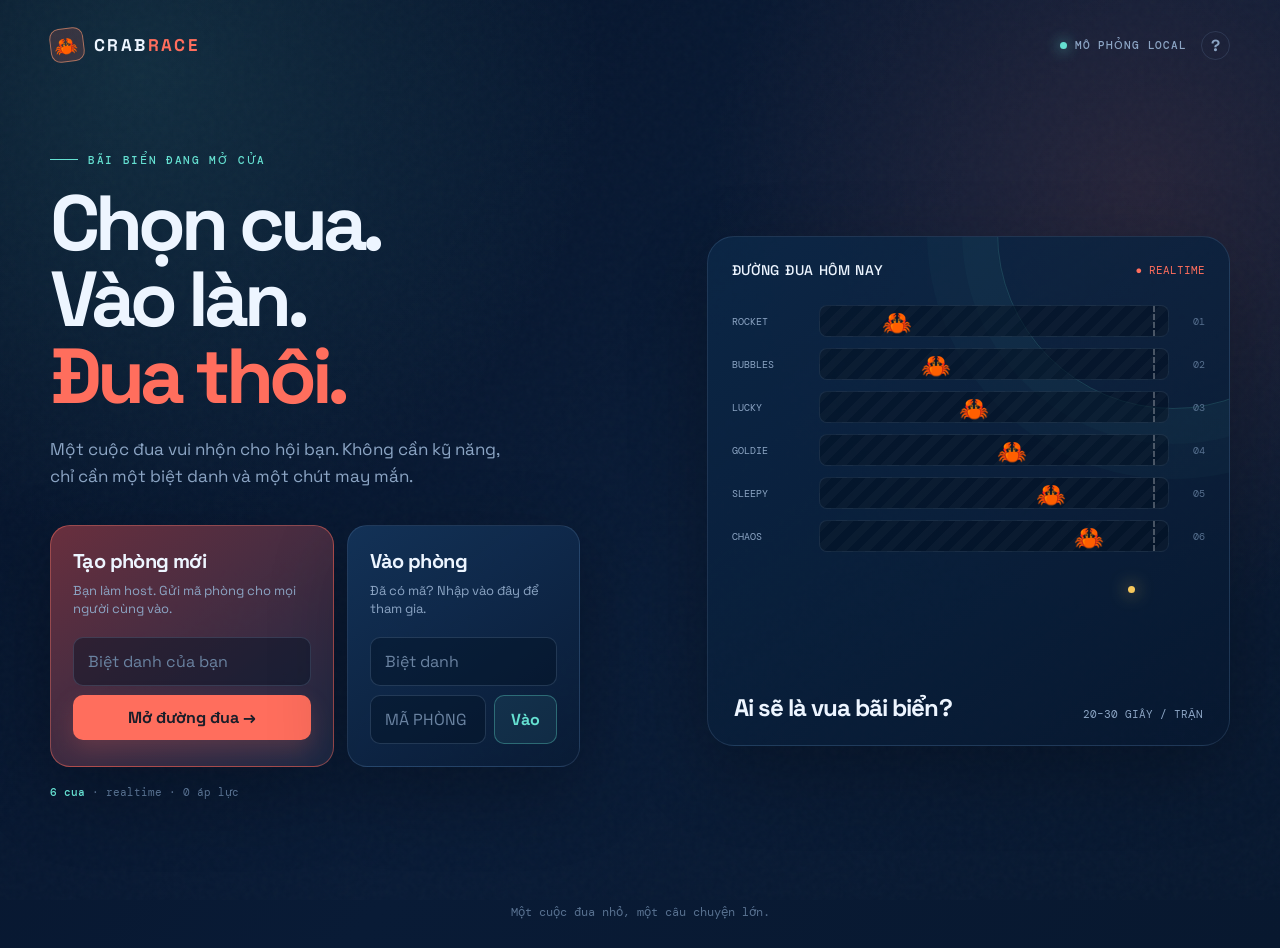
==== Downloads/Game/index.html @ f1e77438 "Build realtime Crab Race MVP" ====
<!doctype html>
<html lang="vi">
  <head>
    <meta charset="UTF-8" />
    <meta name="viewport" content="width=device-width, initial-scale=1.0" />
    <meta name="theme-color" content="#071a35" />
    <title>Crab Race — Đua cua cùng hội bạn</title>
    <link rel="preconnect" href="https://fonts.googleapis.com" />
    <link rel="preconnect" href="https://fonts.gstatic.com" crossorigin />
    <link href="https://fonts.googleapis.com/css2?family=DM+Mono:wght@400;500&family=Space+Grotesk:wght@400;500;600;700&display=swap" rel="stylesheet" />
    <link rel="stylesheet" href="styles.css" />
  </head>
  <body>
    <div class="app-shell">
      <div class="noise" aria-hidden="true"></div>
      <header class="topbar">
        <button class="brand" data-action="home" aria-label="Về trang chủ">
          <span class="brand-mark">🦀</span>
          <span>CRAB<span class="brand-accent">RACE</span></span>
        </button>
        <div class="topbar-right">
          <span class="connection-pill"><i></i> MÔ PHỎNG LOCAL</span>
          <button class="icon-button" data-action="help" aria-label="Trợ giúp">?</button>
        </div>
      </header>

      <main id="app" class="main-content"></main>

      <footer class="footer-note">Một cuộc đua nhỏ, một câu chuyện lớn.</footer>
    </div>

    <div id="toast" class="toast" role="status" aria-live="polite"></div>
    <script src="app.js"></script>
  </body>
</html>
---- Downloads/Game/styles.css ----
:root {
  --ink: #edf5ff;
  --muted: #8ca5c4;
  --muted-2: #57708f;
  --navy-950: #061329;
  --navy-900: #081a36;
  --navy-800: #0d2546;
  --line: rgba(143, 179, 221, 0.16);
  --panel: rgba(13, 37, 70, 0.74);
  --coral: #ff6e5d;
  --coral-soft: #ff9b73;
  --aqua: #65e0d1;
  --yellow: #f7c85c;
  --purple: #b887ff;
  --orange: #ff995a;
  --shadow: 0 25px 80px rgba(0, 0, 0, 0.24);
  font-family: "Space Grotesk", system-ui, sans-serif;
  color: var(--ink);
  background: var(--navy-950);
  font-synthesis: none;
}

* { box-sizing: border-box; }

html { min-width: 320px; background: var(--navy-950); }

body {
  margin: 0;
  min-width: 320px;
  min-height: 100vh;
  background:
    radial-gradient(circle at 11% 8%, rgba(101, 224, 209, .12), transparent 29rem),
    radial-gradient(circle at 89% 20%, rgba(255, 110, 93, .12), transparent 27rem),
    linear-gradient(130deg, #061329, #091b36 55%, #08182f);
}

button, input { font: inherit; }
button { cursor: pointer; }

.app-shell { position: relative; min-height: 100vh; overflow: hidden; }
.noise { position: fixed; inset: 0; opacity: .035; pointer-events: none; background-image: url("data:image/svg+xml,%3Csvg viewBox='0 0 180 180' xmlns='http://www.w3.org/2000/svg'%3E%3Cfilter id='n'%3E%3CfeTurbulence type='fractalNoise' baseFrequency='.85' numOctaves='3' stitchTiles='stitch'/%3E%3C/filter%3E%3Crect width='100%25' height='100%25' filter='url(%23n)' opacity='.7'/%3E%3C/svg%3E"); }
.topbar { position: relative; z-index: 2; display: flex; align-items: center; justify-content: space-between; width: min(1180px, calc(100% - 48px)); margin: 0 auto; padding: 28px 0; }
.brand { display: inline-flex; align-items: center; gap: 10px; border: 0; color: var(--ink); background: none; padding: 0; font-size: 17px; font-weight: 700; letter-spacing: .14em; }
.brand-mark { display: grid; place-items: center; width: 34px; height: 34px; border: 1px solid rgba(255, 155, 115, .6); border-radius: 10px; background: rgba(255, 110, 93, .16); font-size: 19px; transform: rotate(-7deg); }
.brand-accent { color: var(--coral); }
.topbar-right { display: flex; align-items: center; gap: 14px; }
.connection-pill { display: inline-flex; align-items: center; gap: 8px; color: var(--muted); font: 500 11px "DM Mono", monospace; letter-spacing: .08em; }
.connection-pill i { width: 7px; height: 7px; border-radius: 50%; background: var(--aqua); box-shadow: 0 0 14px var(--aqua); }
.icon-button { width: 29px; height: 29px; border: 1px solid var(--line); border-radius: 50%; color: var(--muted); background: transparent; font-weight: 700; }
.icon-button:hover { border-color: var(--aqua); color: var(--aqua); }
.main-content { position: relative; z-index: 1; width: min(1180px, calc(100% - 48px)); margin: 0 auto; padding: 36px 0 48px; }
.footer-note { position: relative; z-index: 1; width: min(1180px, calc(100% - 48px)); margin: 0 auto; padding: 0 0 28px; color: var(--muted-2); text-align: center; font: 12px "DM Mono", monospace; }

.eyebrow { display: flex; align-items: center; gap: 10px; color: var(--aqua); font: 500 11px "DM Mono", monospace; letter-spacing: .15em; text-transform: uppercase; }
.eyebrow::before { content: ""; width: 28px; height: 1px; background: var(--aqua); }
h1, h2, h3, p { margin: 0; }
h1 { max-width: 710px; margin-top: 18px; font-size: clamp(42px, 6.2vw, 78px); line-height: .98; letter-spacing: -.065em; }
h1 em { color: var(--coral); font-style: normal; }
.lede { max-width: 470px; margin-top: 22px; color: var(--muted); font-size: 17px; line-height: 1.6; }
.muted { color: var(--muted); }

.home-grid { display: grid; grid-template-columns: 1fr .88fr; gap: 62px; align-items: center; min-height: calc(100vh - 170px); }
.home-copy { padding: 18px 0 48px; }
.home-actions { display: grid; grid-template-columns: minmax(0, 1.1fr) minmax(0, .9fr); gap: 13px; max-width: 530px; margin-top: 34px; }
.action-card { min-height: 176px; padding: 22px; border: 1px solid var(--line); border-radius: 20px; background: linear-gradient(145deg, rgba(20, 53, 92, .88), rgba(9, 27, 53, .86)); box-shadow: var(--shadow); }
.action-card.primary { border-color: rgba(255, 110, 93, .48); background: linear-gradient(145deg, rgba(116, 50, 64, .9), rgba(29, 42, 70, .95)); }
.action-card h2 { margin-bottom: 8px; font-size: 20px; letter-spacing: -.03em; }
.action-card p { margin-bottom: 18px; color: var(--muted); font-size: 13px; line-height: 1.45; }
.field { width: 100%; padding: 13px 14px; border: 1px solid rgba(143, 179, 221, .2); border-radius: 10px; outline: 0; color: var(--ink); background: rgba(4, 17, 36, .44); }
.field::placeholder { color: #6a83a1; }
.field:focus { border-color: var(--aqua); box-shadow: 0 0 0 3px rgba(101, 224, 209, .1); }
.join-row { display: flex; gap: 8px; }
.join-row .field { min-width: 0; text-transform: uppercase; }
.primary-button, .secondary-button { border: 0; border-radius: 10px; padding: 12px 16px; font-weight: 700; transition: transform .2s ease, box-shadow .2s ease, background .2s ease; }
.primary-button { color: #1b1e29; background: var(--coral); box-shadow: 0 10px 25px rgba(255, 110, 93, .2); }
.primary-button:hover { background: #ff876d; transform: translateY(-2px); box-shadow: 0 14px 30px rgba(255, 110, 93, .28); }
.secondary-button { border: 1px solid rgba(101, 224, 209, .34); color: var(--aqua); background: rgba(101, 224, 209, .08); }
.secondary-button:hover { background: rgba(101, 224, 209, .15); }
.full { width: 100%; }
.small { padding: 9px 12px; font-size: 13px; }
.microcopy { margin-top: 18px; color: var(--muted-2); font: 11px "DM Mono", monospace; }
.microcopy strong { color: var(--aqua); font-weight: 500; }

.track-preview { position: relative; min-height: 510px; padding: 24px; border: 1px solid var(--line); border-radius: 27px; background: linear-gradient(145deg, rgba(12, 40, 72, .86), rgba(7, 24, 48, .78)); box-shadow: var(--shadow); overflow: hidden; }
.track-preview::before { content: ""; position: absolute; right: -120px; top: -180px; width: 350px; height: 350px; border: 1px solid rgba(101, 224, 209, .17); border-radius: 50%; box-shadow: 0 0 0 35px rgba(101, 224, 209, .025), 0 0 0 70px rgba(101, 224, 209, .025); }
.preview-top { display: flex; align-items: center; justify-content: space-between; position: relative; z-index: 1; }
.preview-top h2 { font-size: 14px; font-weight: 500; letter-spacing: .05em; }
.live-tag { color: var(--coral); font: 11px "DM Mono", monospace; }
.race-track { position: relative; z-index: 1; display: grid; gap: 11px; margin-top: 26px; }
.mini-lane { display: grid; grid-template-columns: 78px 1fr 27px; align-items: center; gap: 9px; }
.mini-name { color: var(--muted); font: 10px "DM Mono", monospace; text-transform: uppercase; }
.mini-line { position: relative; height: 32px; border: 1px solid rgba(143, 179, 221, .12); border-radius: 8px; background: repeating-linear-gradient(135deg, rgba(255,255,255,.025) 0 8px, transparent 8px 16px), rgba(3, 16, 33, .58); overflow: hidden; }
.mini-line::after { content: ""; position: absolute; right: 11px; top: 0; bottom: 0; width: 2px; border-left: 2px dashed rgba(255,255,255,.27); }
.mini-crab { position: absolute; left: var(--pos); top: 1px; z-index: 1; font-size: 24px; transition: left 1s ease; }
.mini-number { color: var(--muted-2); font: 10px "DM Mono", monospace; text-align: right; }
.preview-caption { position: absolute; right: 26px; bottom: 24px; left: 26px; display: flex; justify-content: space-between; align-items: end; }
.preview-caption strong { display: block; max-width: 230px; font-size: 24px; line-height: 1.08; letter-spacing: -.04em; }
.preview-caption span { color: var(--muted); font: 11px "DM Mono", monospace; }
.sand-dot { position: absolute; right: 18%; bottom: 30%; width: 7px; height: 7px; border-radius: 50%; background: var(--yellow); box-shadow: 0 0 18px var(--yellow); }

.screen-header { display: flex; align-items: end; justify-content: space-between; gap: 20px; margin-bottom: 26px; }
.screen-header h1 { margin-top: 12px; font-size: clamp(34px, 5vw, 55px); }
.room-badge { display: flex; align-items: center; gap: 12px; padding: 10px 12px 10px 16px; border: 1px solid var(--line); border-radius: 12px; background: rgba(12, 37, 68, .72); }
.room-badge span { color: var(--muted); font: 10px "DM Mono", monospace; letter-spacing: .12em; }
.room-badge strong { color: var(--yellow); font: 500 18px "DM Mono", monospace; letter-spacing: .16em; }
.copy-button { border: 0; border-radius: 7px; padding: 7px 10px; color: var(--aqua); background: rgba(101, 224, 209, .11); font-size: 12px; }
.lobby-grid { display: grid; grid-template-columns: 1.45fr .8fr; gap: 20px; }
.panel { border: 1px solid var(--line); border-radius: 18px; background: var(--panel); box-shadow: var(--shadow); }
.panel-pad { padding: 22px; }
.panel-title { display: flex; align-items: center; justify-content: space-between; margin-bottom: 17px; }
.panel-title h2 { font-size: 16px; letter-spacing: -.02em; }
.panel-title span { color: var(--muted-2); font: 11px "DM Mono", monospace; }
.crab-grid { display: grid; grid-template-columns: repeat(3, 1fr); gap: 10px; }
.crab-card { position: relative; min-height: 137px; padding: 16px; border: 1px solid var(--line); border-radius: 13px; color: var(--ink); background: rgba(4, 18, 39, .56); text-align: left; transition: transform .2s ease, border-color .2s ease, background .2s ease; }
.crab-card:hover { transform: translateY(-2px); border-color: rgba(255, 255, 255, .28); }
.crab-card.selected { border-color: var(--crab-color); background: linear-gradient(145deg, color-mix(in srgb, var(--crab-color) 18%, transparent), rgba(4, 18, 39, .62)); box-shadow: inset 0 0 0 1px color-mix(in srgb, var(--crab-color) 28%, transparent); }
.crab-card.taken { opacity: .46; cursor: not-allowed; }
.crab-avatar { display: flex; align-items: center; justify-content: space-between; }
.crab-emoji { font-size: 31px; filter: drop-shadow(0 6px 8px rgba(0,0,0,.22)); }
.crab-status { color: var(--muted); font: 10px "DM Mono", monospace; }
.crab-card.selected .crab-status { color: var(--crab-color); }
.crab-name { display: block; margin-top: 13px; font-size: 15px; font-weight: 700; }
.crab-personality { display: block; margin-top: 3px; color: var(--muted); font-size: 11px; }
.checkmark { position: absolute; top: 10px; right: 10px; display: none; width: 19px; height: 19px; border-radius: 50%; color: #1b1e29; background: var(--crab-color); font-size: 13px; text-align: center; line-height: 19px; }
.crab-card.selected .checkmark { display: block; }
.lobby-side { display: grid; gap: 14px; align-content: start; }
.player-list { display: grid; gap: 9px; }
.player-row { display: flex; align-items: center; justify-content: space-between; gap: 10px; padding: 11px; border: 1px solid rgba(143, 179, 221, .1); border-radius: 10px; background: rgba(5, 19, 40, .4); }
.player-info { display: flex; align-items: center; gap: 10px; min-width: 0; }
.player-avatar { display: grid; place-items: center; width: 30px; height: 30px; border-radius: 9px; color: #152137; background: var(--aqua); font-size: 13px; font-weight: 700; }
.player-row.host .player-avatar { background: var(--coral); }
.player-name { overflow: hidden; text-overflow: ellipsis; white-space: nowrap; font-size: 13px; }
.player-role { display: block; margin-top: 2px; color: var(--muted-2); font: 10px "DM Mono", monospace; }
.ready-state { color: var(--aqua); font: 10px "DM Mono", monospace; white-space: nowrap; }
.ready-state.waiting { color: var(--muted-2); }
.rules { padding: 15px; border-radius: 12px; background: rgba(101, 224, 209, .06); }
.rules p { color: var(--muted); font-size: 12px; line-height: 1.55; }
.rules strong { color: var(--aqua); font-weight: 500; }
.ready-toggle { display: flex; align-items: center; justify-content: space-between; margin-bottom: 11px; padding: 12px; border-radius: 10px; background: rgba(4, 18, 39, .46); }
.ready-toggle span { font-size: 13px; }
.toggle { position: relative; width: 43px; height: 24px; border: 0; border-radius: 14px; background: #193352; }
.toggle::after { content: ""; position: absolute; top: 4px; left: 4px; width: 16px; height: 16px; border-radius: 50%; background: var(--muted); transition: transform .2s ease; }
.toggle.on { background: var(--aqua); }
.toggle.on::after { transform: translateX(19px); background: #0b3040; }
.host-note { color: var(--muted); font-size: 11px; line-height: 1.45; text-align: center; }

.race-header { display: flex; align-items: center; justify-content: space-between; gap: 18px; margin-bottom: 17px; }
.race-header h1 { font-size: clamp(31px, 5vw, 52px); }
.race-status { display: flex; align-items: center; gap: 10px; color: var(--muted); font: 11px "DM Mono", monospace; }
.race-status b { color: var(--aqua); font-weight: 500; }
.race-panel { position: relative; overflow: hidden; padding: 18px 18px 20px; border: 1px solid var(--line); border-radius: 20px; background: linear-gradient(150deg, rgba(15, 45, 78, .9), rgba(5, 21, 42, .94)); box-shadow: var(--shadow); }
.start-line, .finish-line { position: absolute; top: 70px; bottom: 30px; width: 2px; z-index: 4; border-left: 2px dashed rgba(255,255,255,.25); }
.start-line { left: 100px; }
.finish-line { right: 49px; border-color: var(--coral); box-shadow: 0 0 16px rgba(255, 110, 93, .48); }
.finish-label { position: absolute; top: 43px; right: 26px; color: var(--coral); font: 10px "DM Mono", monospace; letter-spacing: .12em; }
.race-lanes { position: relative; z-index: 1; display: grid; gap: 8px; margin-top: 34px; }
.race-lane { display: grid; grid-template-columns: 76px minmax(0, 1fr); align-items: center; gap: 9px; min-height: 63px; }
.lane-meta { min-width: 0; }
.lane-meta strong { display: block; overflow: hidden; font-size: 12px; text-overflow: ellipsis; white-space: nowrap; }
.lane-meta span { display: block; margin-top: 4px; overflow: hidden; color: var(--muted); font: 10px "DM Mono", monospace; text-overflow: ellipsis; white-space: nowrap; }
.lane-road { position: relative; height: 56px; border: 1px solid rgba(143, 179, 221, .13); border-radius: 11px; background: repeating-linear-gradient(135deg, rgba(255,255,255,.027) 0 9px, transparent 9px 18px), rgba(3, 16, 33, .63); overflow: hidden; }
.lane-road::before { content: ""; position: absolute; inset: 50% 0 auto; height: 1px; background: rgba(255,255,255,.06); }
.lane-road::after { content: ""; position: absolute; inset: 0; background: linear-gradient(90deg, rgba(7, 22, 42, .6), transparent 20%, transparent 82%, rgba(255, 110, 93, .05)); pointer-events: none; }
.race-crab { position: absolute; top: 8px; left: 0; z-index: 2; font-size: 34px; line-height: 1; filter: drop-shadow(0 6px 6px rgba(0,0,0,.32)); transform: translateX(-50%); transition: left .12s linear; }
.lane-event { position: absolute; top: 3px; left: 50%; z-index: 3; padding: 4px 7px; border-radius: 5px; color: #172238; background: var(--yellow); font: 10px "DM Mono", monospace; opacity: 0; transform: translate(-50%, -6px); transition: opacity .2s ease, transform .2s ease; }
.lane-event.visible { opacity: 1; transform: translate(-50%, 0); }
.lane-event.good { background: var(--aqua); }
.countdown { position: absolute; inset: 0; z-index: 10; display: grid; place-items: center; background: rgba(5, 19, 39, .72); backdrop-filter: blur(3px); }
.countdown-number { color: var(--coral-soft); font-size: clamp(90px, 20vw, 190px); font-weight: 700; line-height: 1; letter-spacing: -.12em; text-shadow: 0 0 45px rgba(255, 110, 93, .4); animation: pop .8s ease both; }
@keyframes pop { from { opacity: 0; transform: scale(1.35); } to { opacity: 1; transform: scale(1); } }
.race-legend { display: flex; justify-content: space-between; gap: 14px; margin-top: 18px; color: var(--muted); font: 10px "DM Mono", monospace; }
.legend-item { display: inline-flex; align-items: center; gap: 7px; }
.legend-dot { width: 7px; height: 7px; border-radius: 50%; background: var(--aqua); }
.legend-dot.event { background: var(--yellow); }

.results-layout { display: grid; grid-template-columns: .9fr 1.1fr; gap: 20px; align-items: start; }
.winner-card { position: relative; overflow: hidden; min-height: 330px; padding: 29px; border: 1px solid rgba(247, 200, 92, .42); border-radius: 19px; background: radial-gradient(circle at 100% 0%, rgba(247, 200, 92, .2), transparent 45%), linear-gradient(145deg, rgba(74, 65, 51, .72), rgba(18, 35, 58, .88)); box-shadow: var(--shadow); }
.winner-card::after { content: "✦"; position: absolute; right: 30px; top: 16px; color: var(--yellow); font-size: 85px; opacity: .26; }
.winner-label { color: var(--yellow); font: 500 11px "DM Mono", monospace; letter-spacing: .14em; text-transform: uppercase; }
.winner-emoji { display: block; margin-top: 27px; font-size: 68px; filter: drop-shadow(0 10px 13px rgba(0,0,0,.28)); }
.winner-card h2 { margin-top: 13px; font-size: 34px; letter-spacing: -.06em; }
.winner-owner { margin-top: 5px; color: var(--muted); font: 12px "DM Mono", monospace; }
.results-side { display: grid; gap: 14px; }
.results-table { padding: 20px; }
.result-row { display: grid; grid-template-columns: 27px 1fr auto; gap: 11px; align-items: center; padding: 11px 0; border-bottom: 1px solid rgba(143, 179, 221, .1); }
.result-row:last-child { border-bottom: 0; }
.rank { color: var(--muted-2); font: 11px "DM Mono", monospace; }
.result-name { display: flex; align-items: center; gap: 8px; font-size: 13px; }
.result-mini-crab { font-size: 19px; }
.result-owner { margin-top: 2px; color: var(--muted-2); font: 10px "DM Mono", monospace; }
.finish-time { color: var(--muted); font: 11px "DM Mono", monospace; }
.wins-card { display: flex; align-items: center; justify-content: space-between; gap: 12px; padding: 16px 19px; border: 1px solid rgba(101, 224, 209, .16); border-radius: 13px; background: rgba(101, 224, 209, .06); }
.wins-card span { color: var(--muted); font-size: 12px; }
.wins-card strong { color: var(--aqua); font-size: 25px; }
.results-actions { display: flex; justify-content: end; gap: 10px; }

.empty-state { padding: 40px 20px; border: 1px dashed var(--line); border-radius: 15px; color: var(--muted); text-align: center; }
.toast { position: fixed; right: 20px; bottom: 20px; z-index: 30; max-width: min(340px, calc(100vw - 40px)); padding: 12px 15px; border: 1px solid rgba(101, 224, 209, .32); border-radius: 10px; color: var(--ink); background: #102e50; box-shadow: var(--shadow); font-size: 13px; opacity: 0; pointer-events: none; transform: translateY(12px); transition: .25s ease; }
.toast.show { opacity: 1; transform: translateY(0); }
.help-popover { max-width: 510px; margin: 40px auto; padding: 28px; border: 1px solid var(--line); border-radius: 18px; background: var(--panel); box-shadow: var(--shadow); }
.help-popover h2 { margin-bottom: 12px; font-size: 25px; }
.help-popover p { color: var(--muted); line-height: 1.6; }
.help-popover .secondary-button { margin-top: 22px; }

@media (max-width: 850px) {
  .home-grid, .lobby-grid, .results-layout { grid-template-columns: 1fr; }
  .home-grid { gap: 28px; min-height: auto; }
  .home-copy { padding-bottom: 0; }
  .track-preview { min-height: 390px; }
  .lobby-side { grid-template-columns: 1fr 1fr; }
  .lobby-side > .panel:last-child { grid-column: 1 / -1; }
}

@media (max-width: 580px) {
  .topbar, .main-content, .footer-note { width: min(100% - 28px, 1180px); }
  .topbar { padding-top: 18px; }
  .connection-pill { display: none; }
  .main-content { padding-top: 22px; }
  h1 { font-size: 45px; }
  .lede { font-size: 15px; }
  .home-actions { grid-template-columns: 1fr; }
  .action-card { min-height: auto; }
  .track-preview { min-height: 360px; padding: 17px; }
  .preview-caption { right: 17px; bottom: 17px; left: 17px; }
  .preview-caption strong { font-size: 20px; }
  .screen-header, .race-header { align-items: start; flex-direction: column; }
  .room-badge { width: 100%; justify-content: space-between; }
  .crab-grid { grid-template-columns: repeat(2, 1fr); }
  .crab-card { min-height: 125px; }
  .lobby-side { grid-template-columns: 1fr; }
  .lobby-side > .panel:last-child { grid-column: auto; }
  .race-panel { padding: 12px 10px 16px; }
  .start-line { left: 87px; }
  .finish-line { right: 28px; }
  .finish-label { right: 10px; }
  .race-lane { grid-template-columns: 67px minmax(0, 1fr); gap: 6px; min-height: 55px; }
  .lane-road { height: 49px; }
  .race-crab { top: 6px; font-size: 29px; }
  .results-actions { justify-content: stretch; flex-direction: column; }
}

@media (prefers-reduced-motion: reduce) {
  *, *::before, *::after { scroll-behavior: auto !important; animation-duration: .001ms !important; animation-iteration-count: 1 !important; transition-duration: .001ms !important; }
}
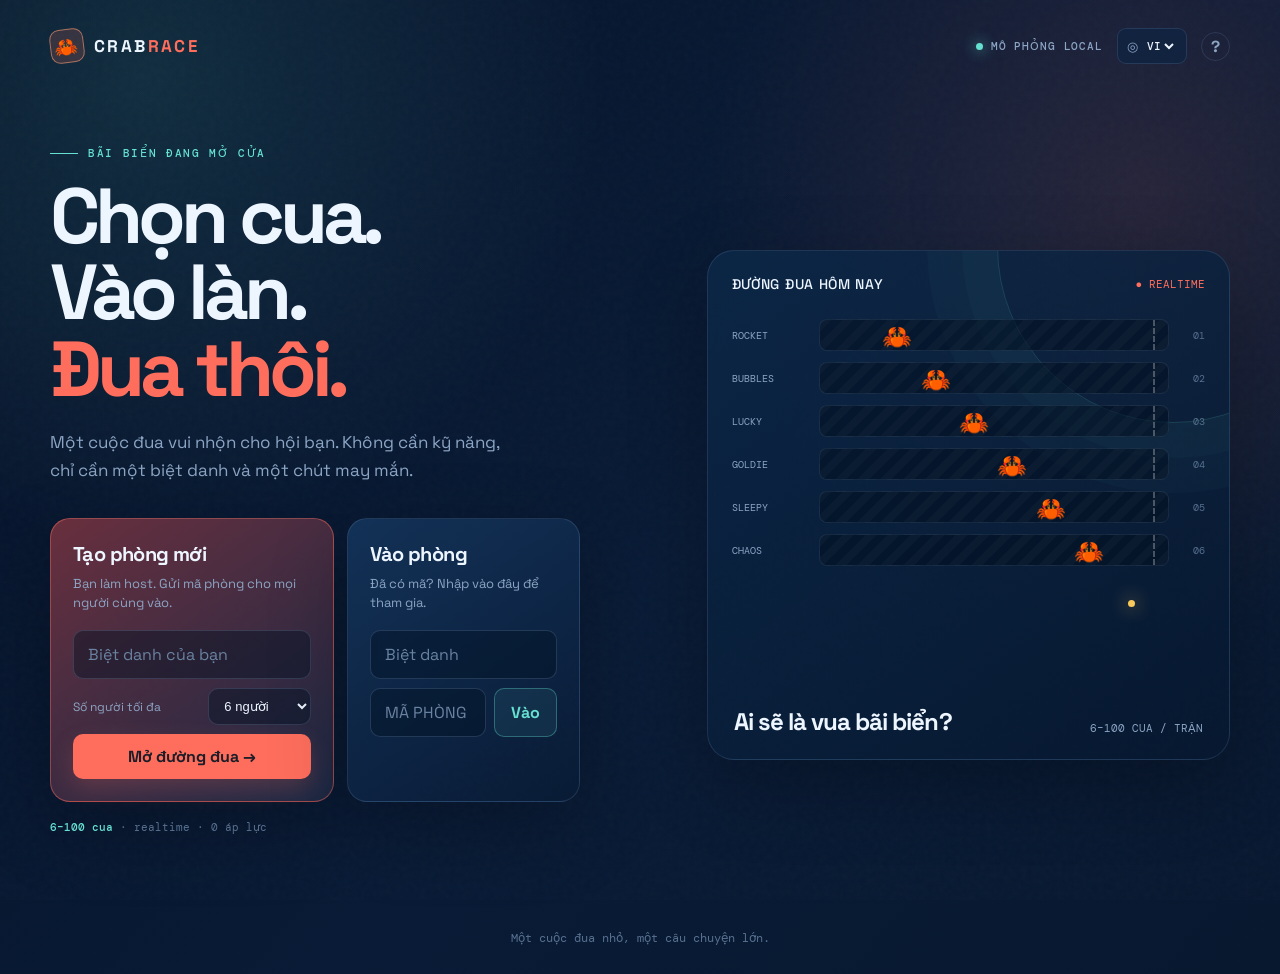
==== commit 000cfa23: "Add scalable crab room sizes" ====
--- a/Downloads/Game/index.html
+++ b/Downloads/Game/index.html
@@ -20,6 +20,13 @@
         </button>
         <div class="topbar-right">
           <span class="connection-pill"><i></i> MÔ PHỎNG LOCAL</span>
+          <label class="language-control" aria-label="Chọn ngôn ngữ">
+            <span>◎</span>
+            <select id="language-select" aria-label="Chọn ngôn ngữ">
+              <option value="vi">VI</option>
+              <option value="en">EN</option>
+            </select>
+          </label>
           <button class="icon-button" data-action="help" aria-label="Trợ giúp">?</button>
         </div>
       </header>
--- a/Downloads/Game/styles.css
+++ b/Downloads/Game/styles.css
@@ -36,6 +36,8 @@
 
 button, input { font: inherit; }
 button { cursor: pointer; }
+button:disabled { cursor: not-allowed; opacity: .54; }
+button:focus-visible, input:focus-visible { outline: 3px solid rgba(101, 224, 209, .45); outline-offset: 2px; }
 
 .app-shell { position: relative; min-height: 100vh; overflow: hidden; }
 .noise { position: fixed; inset: 0; opacity: .035; pointer-events: none; background-image: url("data:image/svg+xml,%3Csvg viewBox='0 0 180 180' xmlns='http://www.w3.org/2000/svg'%3E%3Cfilter id='n'%3E%3CfeTurbulence type='fractalNoise' baseFrequency='.85' numOctaves='3' stitchTiles='stitch'/%3E%3C/filter%3E%3Crect width='100%25' height='100%25' filter='url(%23n)' opacity='.7'/%3E%3C/svg%3E"); }
@@ -46,6 +48,10 @@
 .topbar-right { display: flex; align-items: center; gap: 14px; }
 .connection-pill { display: inline-flex; align-items: center; gap: 8px; color: var(--muted); font: 500 11px "DM Mono", monospace; letter-spacing: .08em; }
 .connection-pill i { width: 7px; height: 7px; border-radius: 50%; background: var(--aqua); box-shadow: 0 0 14px var(--aqua); }
+.language-control { display: inline-flex; align-items: center; gap: 5px; min-height: 36px; padding: 0 9px; border: 1px solid var(--line); border-radius: 9px; color: var(--aqua); background: rgba(12, 37, 68, .62); font: 12px "DM Mono", monospace; }
+.language-control span { color: var(--muted); font-size: 13px; }
+.language-control select { border: 0; outline: 0; color: var(--ink); background: transparent; font: 500 11px "DM Mono", monospace; cursor: pointer; }
+.language-control option { color: #0b203c; background: #edf5ff; }
 .icon-button { width: 29px; height: 29px; border: 1px solid var(--line); border-radius: 50%; color: var(--muted); background: transparent; font-weight: 700; }
 .icon-button:hover { border-color: var(--aqua); color: var(--aqua); }
 .main-content { position: relative; z-index: 1; width: min(1180px, calc(100% - 48px)); margin: 0 auto; padding: 36px 0 48px; }
@@ -66,12 +72,15 @@
 .action-card.primary { border-color: rgba(255, 110, 93, .48); background: linear-gradient(145deg, rgba(116, 50, 64, .9), rgba(29, 42, 70, .95)); }
 .action-card h2 { margin-bottom: 8px; font-size: 20px; letter-spacing: -.03em; }
 .action-card p { margin-bottom: 18px; color: var(--muted); font-size: 13px; line-height: 1.45; }
+.capacity-field { display: grid; grid-template-columns: 1fr auto; align-items: center; gap: 10px; margin-top: 9px; color: var(--muted); font-size: 12px; }
+.capacity-field .field { width: auto; min-width: 94px; padding: 9px 11px; font-size: 13px; }
+.capacity-field option { color: #0b203c; background: #edf5ff; }
 .field { width: 100%; padding: 13px 14px; border: 1px solid rgba(143, 179, 221, .2); border-radius: 10px; outline: 0; color: var(--ink); background: rgba(4, 17, 36, .44); }
 .field::placeholder { color: #6a83a1; }
 .field:focus { border-color: var(--aqua); box-shadow: 0 0 0 3px rgba(101, 224, 209, .1); }
 .join-row { display: flex; gap: 8px; }
 .join-row .field { min-width: 0; text-transform: uppercase; }
-.primary-button, .secondary-button { border: 0; border-radius: 10px; padding: 12px 16px; font-weight: 700; transition: transform .2s ease, box-shadow .2s ease, background .2s ease; }
+.primary-button, .secondary-button { min-height: 44px; border: 0; border-radius: 10px; padding: 12px 16px; font-weight: 700; transition: transform .2s ease, box-shadow .2s ease, background .2s ease; }
 .primary-button { color: #1b1e29; background: var(--coral); box-shadow: 0 10px 25px rgba(255, 110, 93, .2); }
 .primary-button:hover { background: #ff876d; transform: translateY(-2px); box-shadow: 0 14px 30px rgba(255, 110, 93, .28); }
 .secondary-button { border: 1px solid rgba(101, 224, 209, .34); color: var(--aqua); background: rgba(101, 224, 209, .08); }
@@ -110,6 +119,8 @@
 .panel-title { display: flex; align-items: center; justify-content: space-between; margin-bottom: 17px; }
 .panel-title h2 { font-size: 16px; letter-spacing: -.02em; }
 .panel-title span { color: var(--muted-2); font: 11px "DM Mono", monospace; }
+.crab-picker-bar { display: flex; align-items: center; justify-content: space-between; gap: 12px; margin: -4px 0 14px; color: var(--muted-2); font: 10px "DM Mono", monospace; }
+.crab-search { max-width: 230px; min-height: 40px; padding: 9px 11px; font-size: 13px; }
 .crab-grid { display: grid; grid-template-columns: repeat(3, 1fr); gap: 10px; }
 .crab-card { position: relative; min-height: 137px; padding: 16px; border: 1px solid var(--line); border-radius: 13px; color: var(--ink); background: rgba(4, 18, 39, .56); text-align: left; transition: transform .2s ease, border-color .2s ease, background .2s ease; }
 .crab-card:hover { transform: translateY(-2px); border-color: rgba(255, 255, 255, .28); }
@@ -138,10 +149,10 @@
 .rules strong { color: var(--aqua); font-weight: 500; }
 .ready-toggle { display: flex; align-items: center; justify-content: space-between; margin-bottom: 11px; padding: 12px; border-radius: 10px; background: rgba(4, 18, 39, .46); }
 .ready-toggle span { font-size: 13px; }
-.toggle { position: relative; width: 43px; height: 24px; border: 0; border-radius: 14px; background: #193352; }
+.toggle { position: relative; width: 48px; height: 28px; border: 0; border-radius: 14px; background: #193352; }
 .toggle::after { content: ""; position: absolute; top: 4px; left: 4px; width: 16px; height: 16px; border-radius: 50%; background: var(--muted); transition: transform .2s ease; }
 .toggle.on { background: var(--aqua); }
-.toggle.on::after { transform: translateX(19px); background: #0b3040; }
+.toggle.on::after { transform: translateX(20px); background: #0b3040; }
 .host-note { color: var(--muted); font-size: 11px; line-height: 1.45; text-align: center; }
 
 .race-header { display: flex; align-items: center; justify-content: space-between; gap: 18px; margin-bottom: 17px; }
@@ -209,34 +220,96 @@
   .track-preview { min-height: 390px; }
   .lobby-side { grid-template-columns: 1fr 1fr; }
   .lobby-side > .panel:last-child { grid-column: 1 / -1; }
+  .panel-pad { padding: 18px; }
 }
 
 @media (max-width: 580px) {
-  .topbar, .main-content, .footer-note { width: min(100% - 28px, 1180px); }
-  .topbar { padding-top: 18px; }
+  body { padding-bottom: env(safe-area-inset-bottom); }
+  .topbar, .main-content, .footer-note { width: min(100% - 24px, 1180px); }
+  .topbar { padding: 16px 0 12px; }
+  .brand { font-size: 15px; letter-spacing: .11em; }
+  .brand-mark { width: 32px; height: 32px; }
   .connection-pill { display: none; }
-  .main-content { padding-top: 22px; }
-  h1 { font-size: 45px; }
-  .lede { font-size: 15px; }
+  .language-control { min-height: 38px; padding: 0 9px; }
+  .main-content { padding: 18px 0 32px; }
+  .footer-note { padding-bottom: 20px; font-size: 11px; }
+  .eyebrow { gap: 7px; font-size: 10px; letter-spacing: .11em; }
+  .eyebrow::before { width: 20px; }
+  h1 { font-size: clamp(39px, 12vw, 52px); line-height: .98; }
+  .lede { margin-top: 17px; font-size: 15px; line-height: 1.5; }
   .home-actions { grid-template-columns: 1fr; }
-  .action-card { min-height: auto; }
-  .track-preview { min-height: 360px; padding: 17px; }
+  .home-copy { padding-top: 6px; }
+  .home-actions { gap: 10px; margin-top: 24px; }
+  .action-card { min-height: auto; padding: 18px; border-radius: 16px; }
+  .action-card h2 { font-size: 19px; }
+  .action-card p { margin-bottom: 14px; font-size: 14px; }
+  .field { min-height: 48px; padding: 12px 13px; font-size: 16px; }
+  .capacity-field { grid-template-columns: 1fr 106px; margin-top: 10px; font-size: 13px; }
+  .capacity-field .field { min-width: 0; min-height: 44px; padding: 9px 10px; font-size: 14px; }
+  .join-row { align-items: stretch; }
+  .join-row .secondary-button { min-width: 68px; }
+  .track-preview { min-height: 348px; padding: 16px; border-radius: 20px; }
+  .preview-top h2 { font-size: 12px; }
+  .live-tag { font-size: 10px; }
+  .race-track { gap: 8px; margin-top: 21px; }
+  .mini-lane { grid-template-columns: 66px 1fr 20px; gap: 6px; }
+  .mini-name { font-size: 9px; }
+  .mini-line { height: 27px; }
+  .mini-crab { top: -1px; font-size: 22px; }
   .preview-caption { right: 17px; bottom: 17px; left: 17px; }
-  .preview-caption strong { font-size: 20px; }
-  .screen-header, .race-header { align-items: start; flex-direction: column; }
-  .room-badge { width: 100%; justify-content: space-between; }
-  .crab-grid { grid-template-columns: repeat(2, 1fr); }
-  .crab-card { min-height: 125px; }
+  .preview-caption strong { max-width: 180px; font-size: 19px; }
+  .preview-caption span { font-size: 9px; }
+  .screen-header, .race-header { align-items: stretch; flex-direction: column; gap: 15px; margin-bottom: 18px; }
+  .screen-header h1, .race-header h1 { margin-top: 10px; font-size: 39px; }
+  .room-badge { width: 100%; justify-content: space-between; min-height: 54px; padding: 9px 10px 9px 13px; }
+  .room-badge strong { font-size: 17px; }
+  .copy-button { min-height: 36px; padding: 8px 11px; }
+  .panel-pad { padding: 16px; border-radius: 16px; }
+  .panel-title { margin-bottom: 14px; }
+  .panel-title h2 { font-size: 15px; }
+  .crab-picker-bar { align-items: stretch; flex-direction: column; gap: 8px; margin-bottom: 12px; }
+  .crab-search { max-width: none; width: 100%; }
+  .crab-grid { grid-template-columns: repeat(2, minmax(0, 1fr)); gap: 8px; }
+  .crab-card { min-height: 142px; padding: 13px; border-radius: 12px; }
+  .crab-emoji { font-size: 29px; }
+  .crab-status { font-size: 8px; letter-spacing: -.02em; }
+  .crab-name { margin-top: 12px; font-size: 14px; }
+  .crab-personality { font-size: 10px; }
   .lobby-side { grid-template-columns: 1fr; }
   .lobby-side > .panel:last-child { grid-column: auto; }
-  .race-panel { padding: 12px 10px 16px; }
-  .start-line { left: 87px; }
-  .finish-line { right: 28px; }
-  .finish-label { right: 10px; }
-  .race-lane { grid-template-columns: 67px minmax(0, 1fr); gap: 6px; min-height: 55px; }
-  .lane-road { height: 49px; }
-  .race-crab { top: 6px; font-size: 29px; }
+  .player-row { min-height: 56px; padding: 10px; }
+  .player-name { font-size: 14px; }
+  .player-role, .ready-state { font-size: 9px; }
+  .ready-toggle { min-height: 56px; padding: 12px; }
+  .ready-toggle span { font-size: 14px; }
+  .race-panel { padding: 12px 9px 15px; border-radius: 16px; }
+  .start-line { left: 77px; top: 61px; }
+  .finish-line { right: 25px; top: 61px; }
+  .finish-label { top: 38px; right: 8px; font-size: 9px; }
+  .race-lanes { gap: 6px; margin-top: 27px; }
+  .race-lane { grid-template-columns: 61px minmax(0, 1fr); gap: 6px; min-height: 55px; }
+  .lane-meta strong { font-size: 10px; }
+  .lane-meta span { margin-top: 3px; font-size: 8px; }
+  .lane-road { height: 50px; border-radius: 9px; }
+  .race-crab { top: 7px; font-size: 28px; }
+  .race-legend { align-items: flex-start; flex-direction: column; gap: 7px; margin-top: 14px; font-size: 9px; }
+  .winner-card { min-height: 260px; padding: 23px; border-radius: 16px; }
+  .winner-emoji { margin-top: 20px; font-size: 58px; }
+  .winner-card h2 { font-size: 30px; }
+  .results-table { padding: 16px; }
+  .result-row { gap: 8px; padding: 10px 0; }
+  .result-name { font-size: 12px; }
+  .finish-time { font-size: 10px; }
   .results-actions { justify-content: stretch; flex-direction: column; }
+  .results-actions > * { width: 100%; }
+}
+
+@media (max-width: 360px) {
+  .topbar, .main-content, .footer-note { width: min(100% - 18px, 1180px); }
+  .crab-card { min-height: 134px; padding: 11px; }
+  .crab-personality { display: none; }
+  .race-lane { grid-template-columns: 57px minmax(0, 1fr); }
+  .start-line { left: 72px; }
 }
 
 @media (prefers-reduced-motion: reduce) {
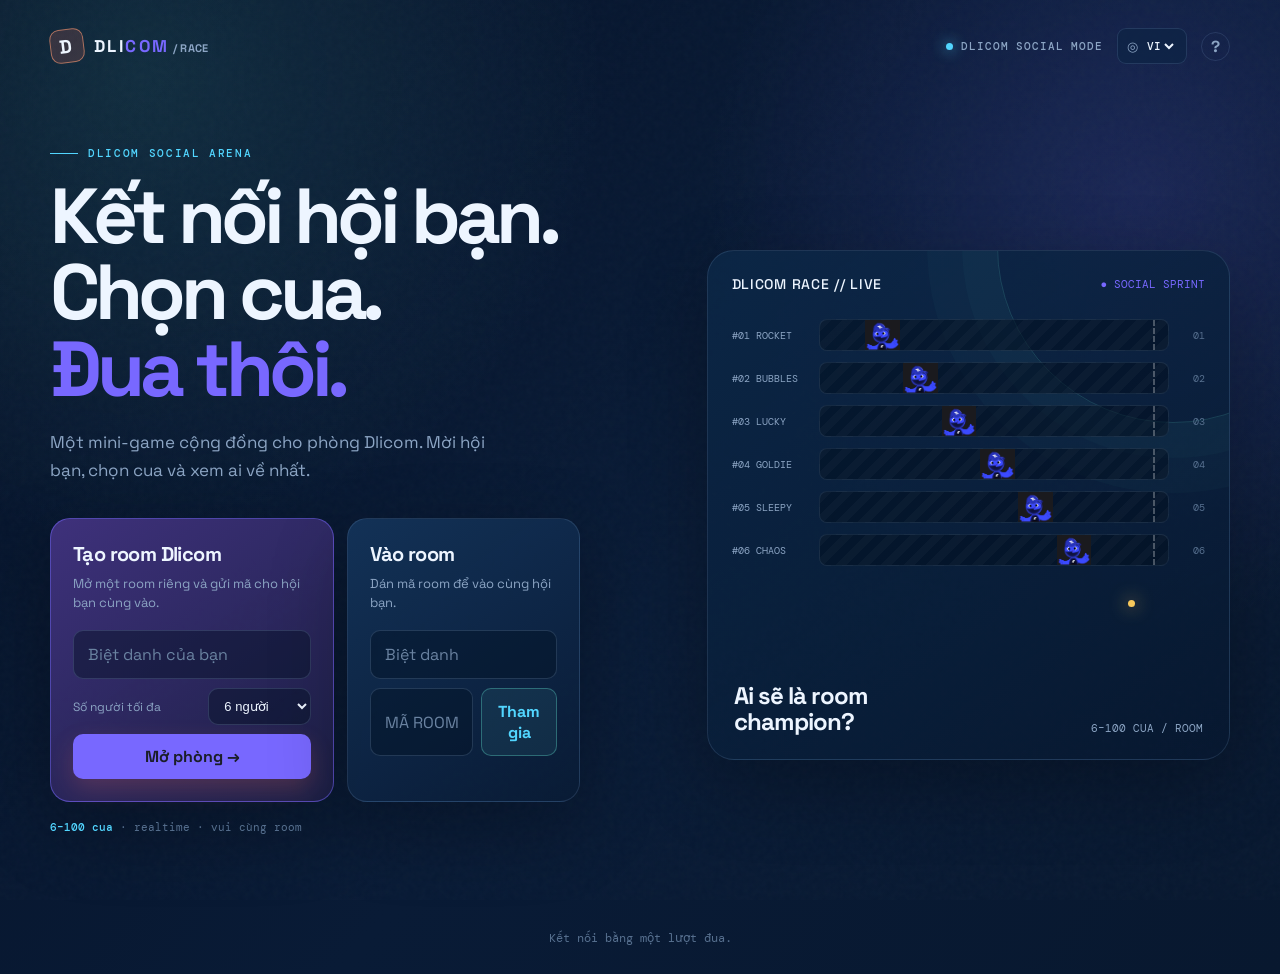
==== commit 4b848b07: "Rebrand Crab Race for Dlicom" ====
--- a/Downloads/Game/index.html
+++ b/Downloads/Game/index.html
@@ -15,11 +15,11 @@
       <div class="noise" aria-hidden="true"></div>
       <header class="topbar">
         <button class="brand" data-action="home" aria-label="Về trang chủ">
-          <span class="brand-mark">🦀</span>
-          <span>CRAB<span class="brand-accent">RACE</span></span>
+          <span class="brand-mark">D</span>
+          <span>DLI<span class="brand-accent">COM</span><span class="brand-suffix"> / RACE</span></span>
         </button>
         <div class="topbar-right">
-          <span class="connection-pill"><i></i> MÔ PHỎNG LOCAL</span>
+          <span class="connection-pill"><i></i> DLICOM SOCIAL MODE</span>
           <label class="language-control" aria-label="Chọn ngôn ngữ">
             <span>◎</span>
             <select id="language-select" aria-label="Chọn ngôn ngữ">
@@ -33,7 +33,7 @@
 
       <main id="app" class="main-content"></main>
 
-      <footer class="footer-note">Một cuộc đua nhỏ, một câu chuyện lớn.</footer>
+      <footer class="footer-note">Kết nối bằng một lượt đua.</footer>
     </div>
 
     <div id="toast" class="toast" role="status" aria-live="polite"></div>
--- a/Downloads/Game/styles.css
+++ b/Downloads/Game/styles.css
@@ -7,9 +7,9 @@
   --navy-800: #0d2546;
   --line: rgba(143, 179, 221, 0.16);
   --panel: rgba(13, 37, 70, 0.74);
-  --coral: #ff6e5d;
-  --coral-soft: #ff9b73;
-  --aqua: #65e0d1;
+  --coral: #7868ff;
+  --coral-soft: #b5a8ff;
+  --aqua: #52d6ff;
   --yellow: #f7c85c;
   --purple: #b887ff;
   --orange: #ff995a;
@@ -30,7 +30,7 @@
   min-height: 100vh;
   background:
     radial-gradient(circle at 11% 8%, rgba(101, 224, 209, .12), transparent 29rem),
-    radial-gradient(circle at 89% 20%, rgba(255, 110, 93, .12), transparent 27rem),
+    radial-gradient(circle at 89% 20%, rgba(120, 104, 255, .16), transparent 27rem),
     linear-gradient(130deg, #061329, #091b36 55%, #08182f);
 }
 
@@ -45,6 +45,7 @@
 .brand { display: inline-flex; align-items: center; gap: 10px; border: 0; color: var(--ink); background: none; padding: 0; font-size: 17px; font-weight: 700; letter-spacing: .14em; }
 .brand-mark { display: grid; place-items: center; width: 34px; height: 34px; border: 1px solid rgba(255, 155, 115, .6); border-radius: 10px; background: rgba(255, 110, 93, .16); font-size: 19px; transform: rotate(-7deg); }
 .brand-accent { color: var(--coral); }
+.brand-suffix { color: var(--muted); font-size: 11px; letter-spacing: .03em; }
 .topbar-right { display: flex; align-items: center; gap: 14px; }
 .connection-pill { display: inline-flex; align-items: center; gap: 8px; color: var(--muted); font: 500 11px "DM Mono", monospace; letter-spacing: .08em; }
 .connection-pill i { width: 7px; height: 7px; border-radius: 50%; background: var(--aqua); box-shadow: 0 0 14px var(--aqua); }
@@ -69,7 +70,7 @@
 .home-copy { padding: 18px 0 48px; }
 .home-actions { display: grid; grid-template-columns: minmax(0, 1.1fr) minmax(0, .9fr); gap: 13px; max-width: 530px; margin-top: 34px; }
 .action-card { min-height: 176px; padding: 22px; border: 1px solid var(--line); border-radius: 20px; background: linear-gradient(145deg, rgba(20, 53, 92, .88), rgba(9, 27, 53, .86)); box-shadow: var(--shadow); }
-.action-card.primary { border-color: rgba(255, 110, 93, .48); background: linear-gradient(145deg, rgba(116, 50, 64, .9), rgba(29, 42, 70, .95)); }
+.action-card.primary { border-color: rgba(120, 104, 255, .52); background: linear-gradient(145deg, rgba(69, 52, 132, .9), rgba(29, 32, 70, .95)); }
 .action-card h2 { margin-bottom: 8px; font-size: 20px; letter-spacing: -.03em; }
 .action-card p { margin-bottom: 18px; color: var(--muted); font-size: 13px; line-height: 1.45; }
 .capacity-field { display: grid; grid-template-columns: 1fr auto; align-items: center; gap: 10px; margin-top: 9px; color: var(--muted); font-size: 12px; }
@@ -100,7 +101,8 @@
 .mini-name { color: var(--muted); font: 10px "DM Mono", monospace; text-transform: uppercase; }
 .mini-line { position: relative; height: 32px; border: 1px solid rgba(143, 179, 221, .12); border-radius: 8px; background: repeating-linear-gradient(135deg, rgba(255,255,255,.025) 0 8px, transparent 8px 16px), rgba(3, 16, 33, .58); overflow: hidden; }
 .mini-line::after { content: ""; position: absolute; right: 11px; top: 0; bottom: 0; width: 2px; border-left: 2px dashed rgba(255,255,255,.27); }
-.mini-crab { position: absolute; left: var(--pos); top: 1px; z-index: 1; font-size: 24px; transition: left 1s ease; }
+.mini-crab { position: absolute; left: var(--pos); top: 0; z-index: 1; width: 38px; height: 31px; transition: left 1s ease; transform: translateX(-50%); }
+.mini-crab img, .crab-emoji img, .race-crab img, .result-mini-crab img, .winner-emoji img { display: block; width: 100%; height: 100%; object-fit: contain; }
 .mini-number { color: var(--muted-2); font: 10px "DM Mono", monospace; text-align: right; }
 .preview-caption { position: absolute; right: 26px; bottom: 24px; left: 26px; display: flex; justify-content: space-between; align-items: end; }
 .preview-caption strong { display: block; max-width: 230px; font-size: 24px; line-height: 1.08; letter-spacing: -.04em; }
@@ -126,8 +128,9 @@
 .crab-card:hover { transform: translateY(-2px); border-color: rgba(255, 255, 255, .28); }
 .crab-card.selected { border-color: var(--crab-color); background: linear-gradient(145deg, color-mix(in srgb, var(--crab-color) 18%, transparent), rgba(4, 18, 39, .62)); box-shadow: inset 0 0 0 1px color-mix(in srgb, var(--crab-color) 28%, transparent); }
 .crab-card.taken { opacity: .46; cursor: not-allowed; }
-.crab-avatar { display: flex; align-items: center; justify-content: space-between; }
-.crab-emoji { font-size: 31px; filter: drop-shadow(0 6px 8px rgba(0,0,0,.22)); }
+.crab-avatar { position: relative; display: flex; align-items: center; justify-content: space-between; }
+.crab-emoji { display: block; width: 56px; height: 49px; filter: drop-shadow(0 6px 8px rgba(0,0,0,.22)); }
+.crab-number { position: absolute; top: -2px; left: 42px; min-width: 25px; padding: 3px 5px; border: 1px solid var(--crab-color); border-radius: 6px; color: var(--crab-color); background: rgba(4, 18, 39, .9); font: 10px "DM Mono", monospace; text-align: center; }
 .crab-status { color: var(--muted); font: 10px "DM Mono", monospace; }
 .crab-card.selected .crab-status { color: var(--crab-color); }
 .crab-name { display: block; margin-top: 13px; font-size: 15px; font-weight: 700; }
@@ -168,11 +171,12 @@
 .race-lane { display: grid; grid-template-columns: 76px minmax(0, 1fr); align-items: center; gap: 9px; min-height: 63px; }
 .lane-meta { min-width: 0; }
 .lane-meta strong { display: block; overflow: hidden; font-size: 12px; text-overflow: ellipsis; white-space: nowrap; }
-.lane-meta span { display: block; margin-top: 4px; overflow: hidden; color: var(--muted); font: 10px "DM Mono", monospace; text-overflow: ellipsis; white-space: nowrap; }
+.lane-meta > span:not(.lane-number) { display: block; margin-top: 4px; overflow: hidden; color: var(--muted); font: 10px "DM Mono", monospace; text-overflow: ellipsis; white-space: nowrap; }
+.lane-number { display: block; margin-bottom: 1px; font: 9px "DM Mono", monospace; letter-spacing: .06em; }
 .lane-road { position: relative; height: 56px; border: 1px solid rgba(143, 179, 221, .13); border-radius: 11px; background: repeating-linear-gradient(135deg, rgba(255,255,255,.027) 0 9px, transparent 9px 18px), rgba(3, 16, 33, .63); overflow: hidden; }
 .lane-road::before { content: ""; position: absolute; inset: 50% 0 auto; height: 1px; background: rgba(255,255,255,.06); }
 .lane-road::after { content: ""; position: absolute; inset: 0; background: linear-gradient(90deg, rgba(7, 22, 42, .6), transparent 20%, transparent 82%, rgba(255, 110, 93, .05)); pointer-events: none; }
-.race-crab { position: absolute; top: 8px; left: 0; z-index: 2; font-size: 34px; line-height: 1; filter: drop-shadow(0 6px 6px rgba(0,0,0,.32)); transform: translateX(-50%); transition: left .12s linear; }
+.race-crab { position: absolute; top: 4px; left: 0; z-index: 2; width: 63px; height: 49px; line-height: 1; filter: drop-shadow(0 6px 6px rgba(0,0,0,.32)); transform: translateX(-50%); transition: left .12s linear; }
 .lane-event { position: absolute; top: 3px; left: 50%; z-index: 3; padding: 4px 7px; border-radius: 5px; color: #172238; background: var(--yellow); font: 10px "DM Mono", monospace; opacity: 0; transform: translate(-50%, -6px); transition: opacity .2s ease, transform .2s ease; }
 .lane-event.visible { opacity: 1; transform: translate(-50%, 0); }
 .lane-event.good { background: var(--aqua); }
@@ -185,11 +189,12 @@
 .legend-dot.event { background: var(--yellow); }
 
 .results-layout { display: grid; grid-template-columns: .9fr 1.1fr; gap: 20px; align-items: start; }
-.winner-card { position: relative; overflow: hidden; min-height: 330px; padding: 29px; border: 1px solid rgba(247, 200, 92, .42); border-radius: 19px; background: radial-gradient(circle at 100% 0%, rgba(247, 200, 92, .2), transparent 45%), linear-gradient(145deg, rgba(74, 65, 51, .72), rgba(18, 35, 58, .88)); box-shadow: var(--shadow); }
+.winner-card { position: relative; overflow: hidden; min-height: 330px; padding: 29px; border: 1px solid var(--crab-color, rgba(247, 200, 92, .42)); border-radius: 19px; background: radial-gradient(circle at 100% 0%, color-mix(in srgb, var(--crab-color, #f7c85c) 20%, transparent), transparent 45%), linear-gradient(145deg, rgba(74, 65, 51, .72), rgba(18, 35, 58, .88)); box-shadow: var(--shadow); }
 .winner-card::after { content: "✦"; position: absolute; right: 30px; top: 16px; color: var(--yellow); font-size: 85px; opacity: .26; }
 .winner-label { color: var(--yellow); font: 500 11px "DM Mono", monospace; letter-spacing: .14em; text-transform: uppercase; }
-.winner-emoji { display: block; margin-top: 27px; font-size: 68px; filter: drop-shadow(0 10px 13px rgba(0,0,0,.28)); }
+.winner-emoji { display: block; width: 170px; height: 145px; margin-top: 20px; filter: drop-shadow(0 10px 13px rgba(0,0,0,.28)); }
 .winner-card h2 { margin-top: 13px; font-size: 34px; letter-spacing: -.06em; }
+.winner-crab-number { display: block; width: fit-content; margin-top: 5px; padding: 4px 8px; border-radius: 6px; color: #172238; background: var(--crab-color, var(--yellow)); font: 500 11px "DM Mono", monospace; }
 .winner-owner { margin-top: 5px; color: var(--muted); font: 12px "DM Mono", monospace; }
 .results-side { display: grid; gap: 14px; }
 .results-table { padding: 20px; }
@@ -197,7 +202,7 @@
 .result-row:last-child { border-bottom: 0; }
 .rank { color: var(--muted-2); font: 11px "DM Mono", monospace; }
 .result-name { display: flex; align-items: center; gap: 8px; font-size: 13px; }
-.result-mini-crab { font-size: 19px; }
+.result-mini-crab { display: block; width: 28px; height: 25px; border-bottom: 2px solid var(--crab-color); }
 .result-owner { margin-top: 2px; color: var(--muted-2); font: 10px "DM Mono", monospace; }
 .finish-time { color: var(--muted); font: 11px "DM Mono", monospace; }
 .wins-card { display: flex; align-items: center; justify-content: space-between; gap: 12px; padding: 16px 19px; border: 1px solid rgba(101, 224, 209, .16); border-radius: 13px; background: rgba(101, 224, 209, .06); }
@@ -255,7 +260,7 @@
   .mini-lane { grid-template-columns: 66px 1fr 20px; gap: 6px; }
   .mini-name { font-size: 9px; }
   .mini-line { height: 27px; }
-  .mini-crab { top: -1px; font-size: 22px; }
+  .mini-crab { top: -1px; width: 33px; height: 28px; }
   .preview-caption { right: 17px; bottom: 17px; left: 17px; }
   .preview-caption strong { max-width: 180px; font-size: 19px; }
   .preview-caption span { font-size: 9px; }
@@ -271,7 +276,8 @@
   .crab-search { max-width: none; width: 100%; }
   .crab-grid { grid-template-columns: repeat(2, minmax(0, 1fr)); gap: 8px; }
   .crab-card { min-height: 142px; padding: 13px; border-radius: 12px; }
-  .crab-emoji { font-size: 29px; }
+  .crab-emoji { width: 51px; height: 44px; }
+  .crab-number { left: 36px; min-width: 23px; padding: 3px 4px; font-size: 9px; }
   .crab-status { font-size: 8px; letter-spacing: -.02em; }
   .crab-name { margin-top: 12px; font-size: 14px; }
   .crab-personality { font-size: 10px; }
@@ -289,12 +295,13 @@
   .race-lanes { gap: 6px; margin-top: 27px; }
   .race-lane { grid-template-columns: 61px minmax(0, 1fr); gap: 6px; min-height: 55px; }
   .lane-meta strong { font-size: 10px; }
-  .lane-meta span { margin-top: 3px; font-size: 8px; }
+  .lane-meta > span:not(.lane-number) { margin-top: 3px; font-size: 8px; }
+  .lane-number { font-size: 8px; }
   .lane-road { height: 50px; border-radius: 9px; }
-  .race-crab { top: 7px; font-size: 28px; }
+  .race-crab { top: 4px; width: 56px; height: 44px; }
   .race-legend { align-items: flex-start; flex-direction: column; gap: 7px; margin-top: 14px; font-size: 9px; }
   .winner-card { min-height: 260px; padding: 23px; border-radius: 16px; }
-  .winner-emoji { margin-top: 20px; font-size: 58px; }
+  .winner-emoji { width: 140px; height: 118px; margin-top: 12px; }
   .winner-card h2 { font-size: 30px; }
   .results-table { padding: 16px; }
   .result-row { gap: 8px; padding: 10px 0; }
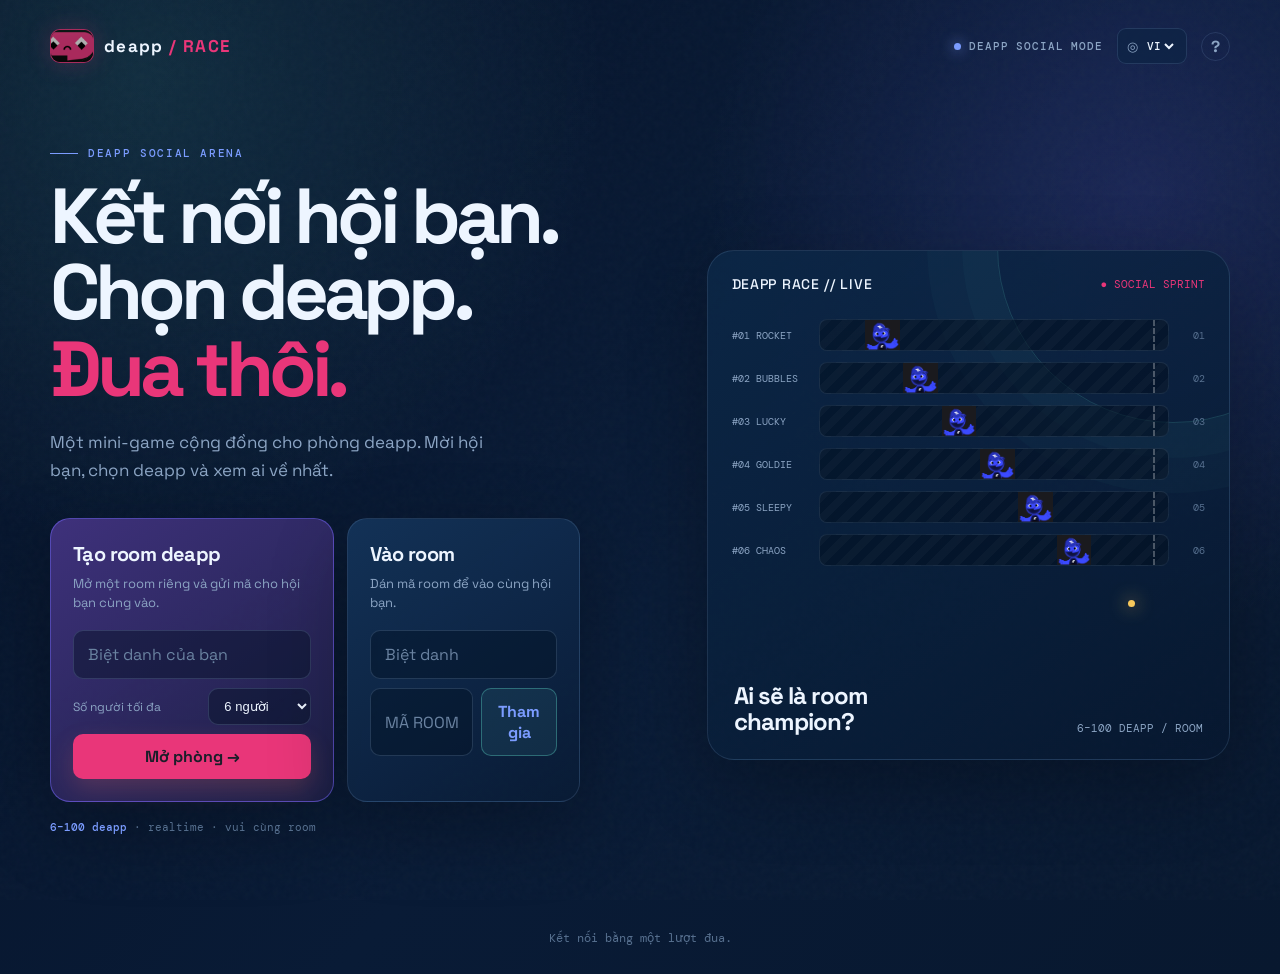
==== commit 09b3a5f3: "Add deapp logo branding" ====
--- a/Downloads/Game/index.html
+++ b/Downloads/Game/index.html
@@ -4,7 +4,7 @@
     <meta charset="UTF-8" />
     <meta name="viewport" content="width=device-width, initial-scale=1.0" />
     <meta name="theme-color" content="#071a35" />
-    <title>Crab Race — Đua cua cùng hội bạn</title>
+    <title>deapp Race — Đua cùng hội bạn</title>
     <link rel="preconnect" href="https://fonts.googleapis.com" />
     <link rel="preconnect" href="https://fonts.gstatic.com" crossorigin />
     <link href="https://fonts.googleapis.com/css2?family=DM+Mono:wght@400;500&family=Space+Grotesk:wght@400;500;600;700&display=swap" rel="stylesheet" />
@@ -15,11 +15,11 @@
       <div class="noise" aria-hidden="true"></div>
       <header class="topbar">
         <button class="brand" data-action="home" aria-label="Về trang chủ">
-          <span class="brand-mark">D</span>
-          <span>DLI<span class="brand-accent">COM</span><span class="brand-suffix"> / RACE</span></span>
+          <span class="brand-mark"><img src="deapp-logo.png" alt="" /></span>
+          <span>deapp<span class="brand-accent"> / RACE</span></span>
         </button>
         <div class="topbar-right">
-          <span class="connection-pill"><i></i> DLICOM SOCIAL MODE</span>
+          <span class="connection-pill"><i></i> DEAPP SOCIAL MODE</span>
           <label class="language-control" aria-label="Chọn ngôn ngữ">
             <span>◎</span>
             <select id="language-select" aria-label="Chọn ngôn ngữ">
--- a/Downloads/Game/styles.css
+++ b/Downloads/Game/styles.css
@@ -7,9 +7,9 @@
   --navy-800: #0d2546;
   --line: rgba(143, 179, 221, 0.16);
   --panel: rgba(13, 37, 70, 0.74);
-  --coral: #7868ff;
-  --coral-soft: #b5a8ff;
-  --aqua: #52d6ff;
+  --coral: #e93679;
+  --coral-soft: #ff8cb4;
+  --aqua: #7b9cff;
   --yellow: #f7c85c;
   --purple: #b887ff;
   --orange: #ff995a;
@@ -42,8 +42,9 @@
 .app-shell { position: relative; min-height: 100vh; overflow: hidden; }
 .noise { position: fixed; inset: 0; opacity: .035; pointer-events: none; background-image: url("data:image/svg+xml,%3Csvg viewBox='0 0 180 180' xmlns='http://www.w3.org/2000/svg'%3E%3Cfilter id='n'%3E%3CfeTurbulence type='fractalNoise' baseFrequency='.85' numOctaves='3' stitchTiles='stitch'/%3E%3C/filter%3E%3Crect width='100%25' height='100%25' filter='url(%23n)' opacity='.7'/%3E%3C/svg%3E"); }
 .topbar { position: relative; z-index: 2; display: flex; align-items: center; justify-content: space-between; width: min(1180px, calc(100% - 48px)); margin: 0 auto; padding: 28px 0; }
-.brand { display: inline-flex; align-items: center; gap: 10px; border: 0; color: var(--ink); background: none; padding: 0; font-size: 17px; font-weight: 700; letter-spacing: .14em; }
-.brand-mark { display: grid; place-items: center; width: 34px; height: 34px; border: 1px solid rgba(255, 155, 115, .6); border-radius: 10px; background: rgba(255, 110, 93, .16); font-size: 19px; transform: rotate(-7deg); }
+.brand { display: inline-flex; align-items: center; gap: 10px; border: 0; color: var(--ink); background: none; padding: 0; font-size: 17px; font-weight: 700; letter-spacing: .08em; }
+.brand-mark { display: block; width: 44px; height: 34px; border: 1px solid rgba(233, 54, 121, .7); border-radius: 10px; background: #101317; box-shadow: 0 0 24px rgba(233, 54, 121, .22); overflow: hidden; }
+.brand-mark img { display: block; width: 67px; height: 34px; max-width: none; object-fit: cover; object-position: left center; }
 .brand-accent { color: var(--coral); }
 .brand-suffix { color: var(--muted); font-size: 11px; letter-spacing: .03em; }
 .topbar-right { display: flex; align-items: center; gap: 14px; }
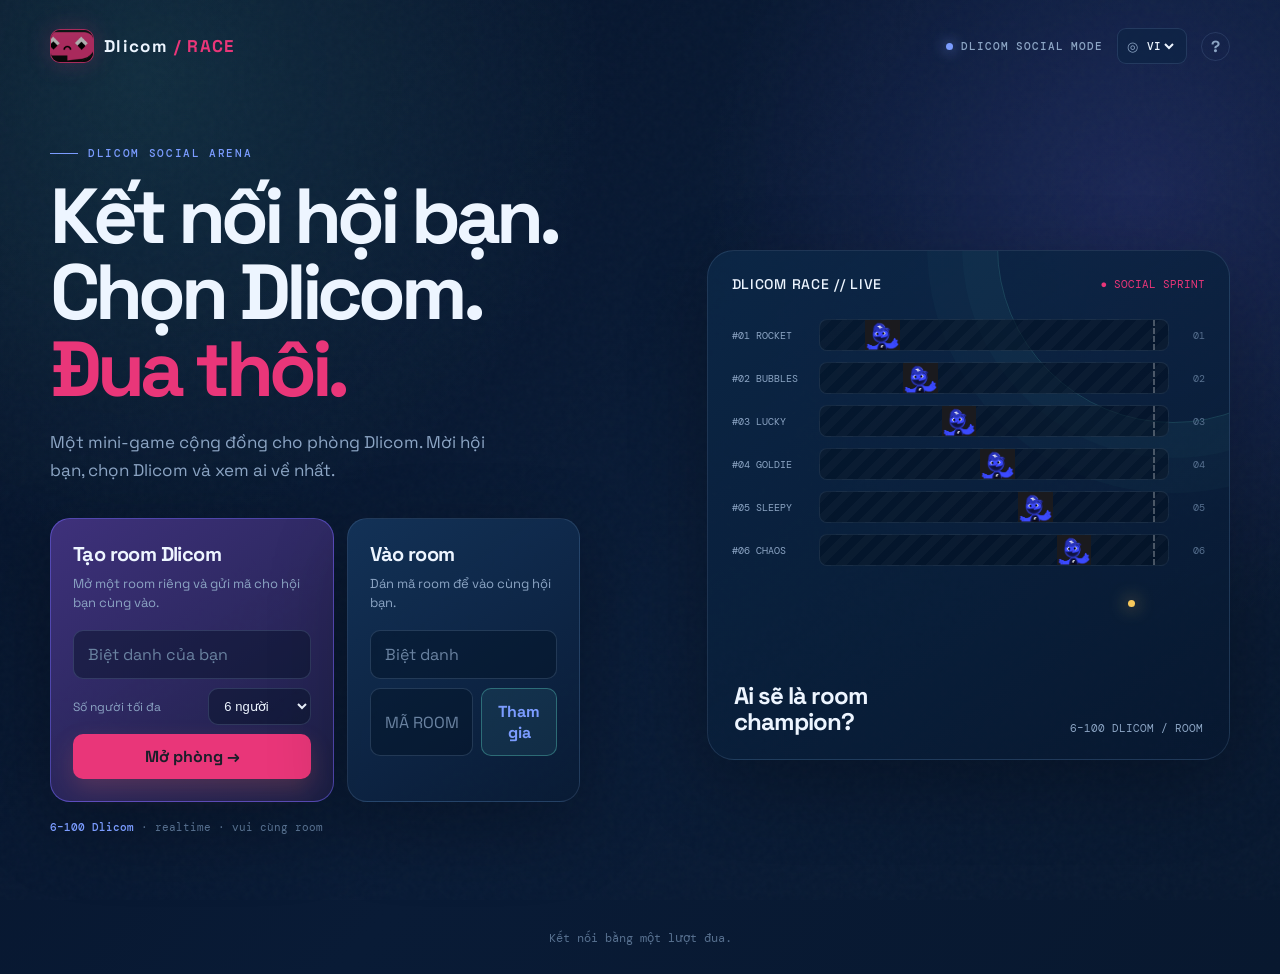
==== commit 678629ed: "Use Dlicom Race game name" ====
--- a/Downloads/Game/index.html
+++ b/Downloads/Game/index.html
@@ -4,7 +4,7 @@
     <meta charset="UTF-8" />
     <meta name="viewport" content="width=device-width, initial-scale=1.0" />
     <meta name="theme-color" content="#071a35" />
-    <title>deapp Race — Đua cùng hội bạn</title>
+    <title>Dlicom Race — Đua cùng hội bạn</title>
     <link rel="preconnect" href="https://fonts.googleapis.com" />
     <link rel="preconnect" href="https://fonts.gstatic.com" crossorigin />
     <link href="https://fonts.googleapis.com/css2?family=DM+Mono:wght@400;500&family=Space+Grotesk:wght@400;500;600;700&display=swap" rel="stylesheet" />
@@ -16,10 +16,10 @@
       <header class="topbar">
         <button class="brand" data-action="home" aria-label="Về trang chủ">
           <span class="brand-mark"><img src="deapp-logo.png" alt="" /></span>
-          <span>deapp<span class="brand-accent"> / RACE</span></span>
+          <span>Dlicom<span class="brand-accent"> / RACE</span></span>
         </button>
         <div class="topbar-right">
-          <span class="connection-pill"><i></i> DEAPP SOCIAL MODE</span>
+          <span class="connection-pill"><i></i> DLICOM SOCIAL MODE</span>
           <label class="language-control" aria-label="Chọn ngôn ngữ">
             <span>◎</span>
             <select id="language-select" aria-label="Chọn ngôn ngữ">
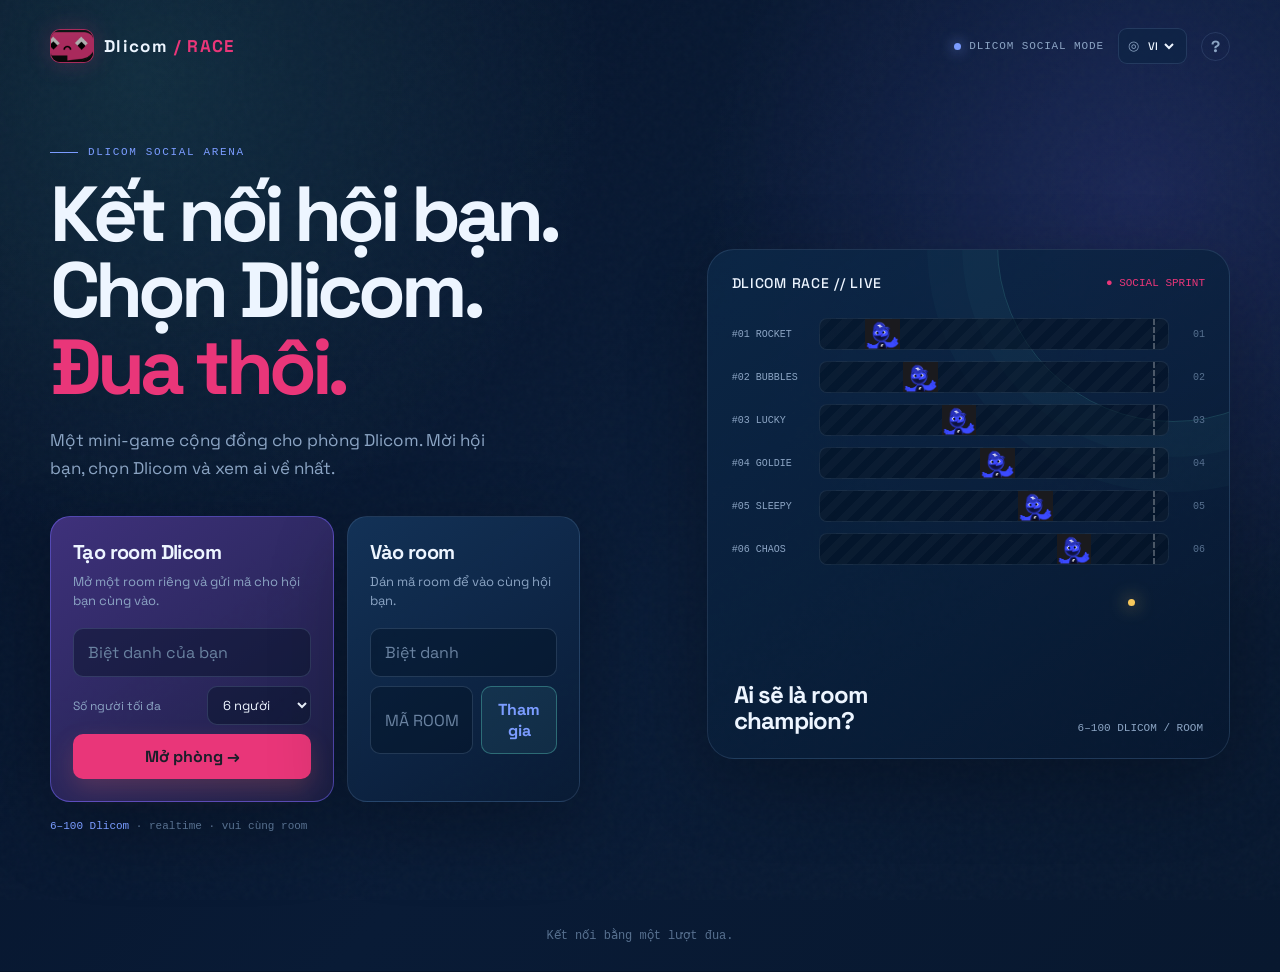
==== commit 3f0d098f: "Unify app typography" ====
--- a/Downloads/Game/index.html
+++ b/Downloads/Game/index.html
@@ -7,7 +7,7 @@
     <title>Dlicom Race — Đua cùng hội bạn</title>
     <link rel="preconnect" href="https://fonts.googleapis.com" />
     <link rel="preconnect" href="https://fonts.gstatic.com" crossorigin />
-    <link href="https://fonts.googleapis.com/css2?family=DM+Mono:wght@400;500&family=Space+Grotesk:wght@400;500;600;700&display=swap" rel="stylesheet" />
+    <link href="https://fonts.googleapis.com/css2?family=Space+Grotesk:wght@400;500;600;700&display=swap" rel="stylesheet" />
     <link rel="stylesheet" href="styles.css" />
   </head>
   <body>
--- a/Downloads/Game/styles.css
+++ b/Downloads/Game/styles.css
@@ -21,6 +21,8 @@
 }
 
 * { box-sizing: border-box; }
+
+html, body, button, input, select, textarea, option { font-family: "Space Grotesk", system-ui, sans-serif !important; }
 
 html { min-width: 320px; background: var(--navy-950); }
 
